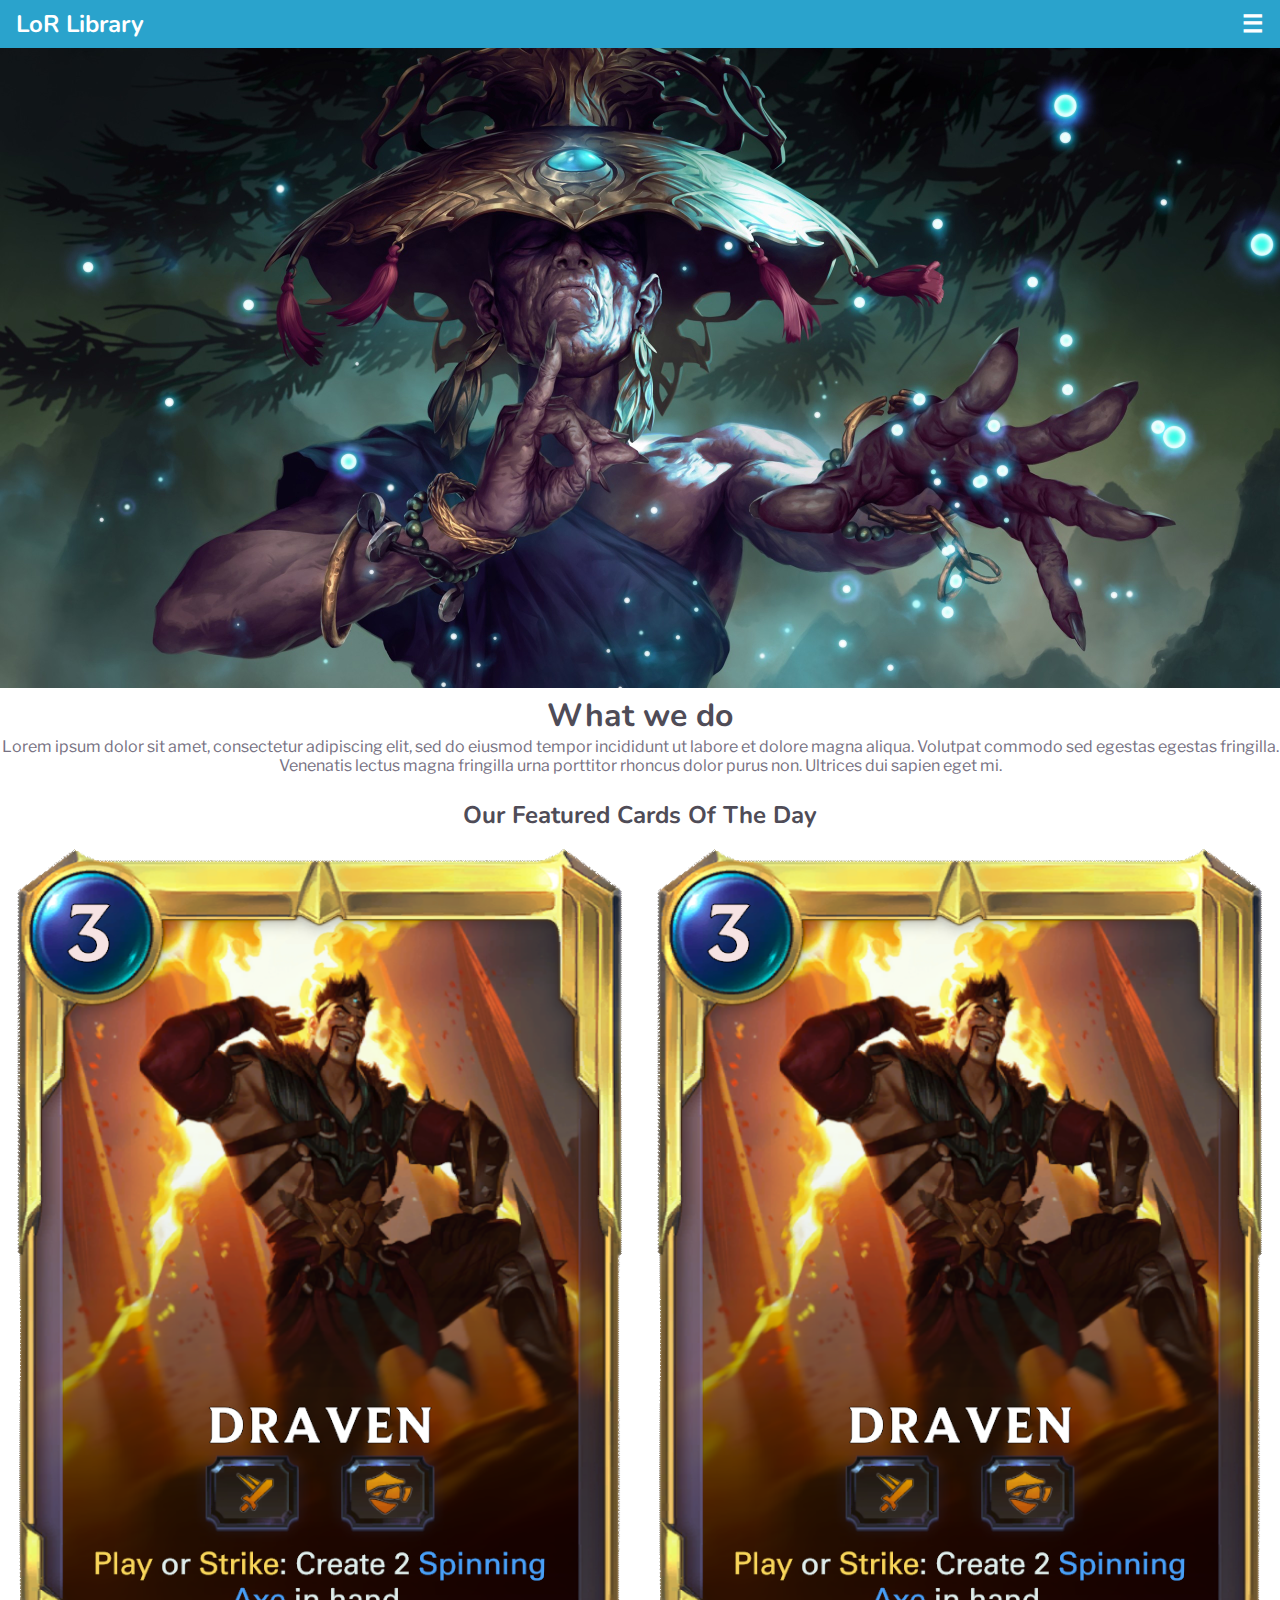
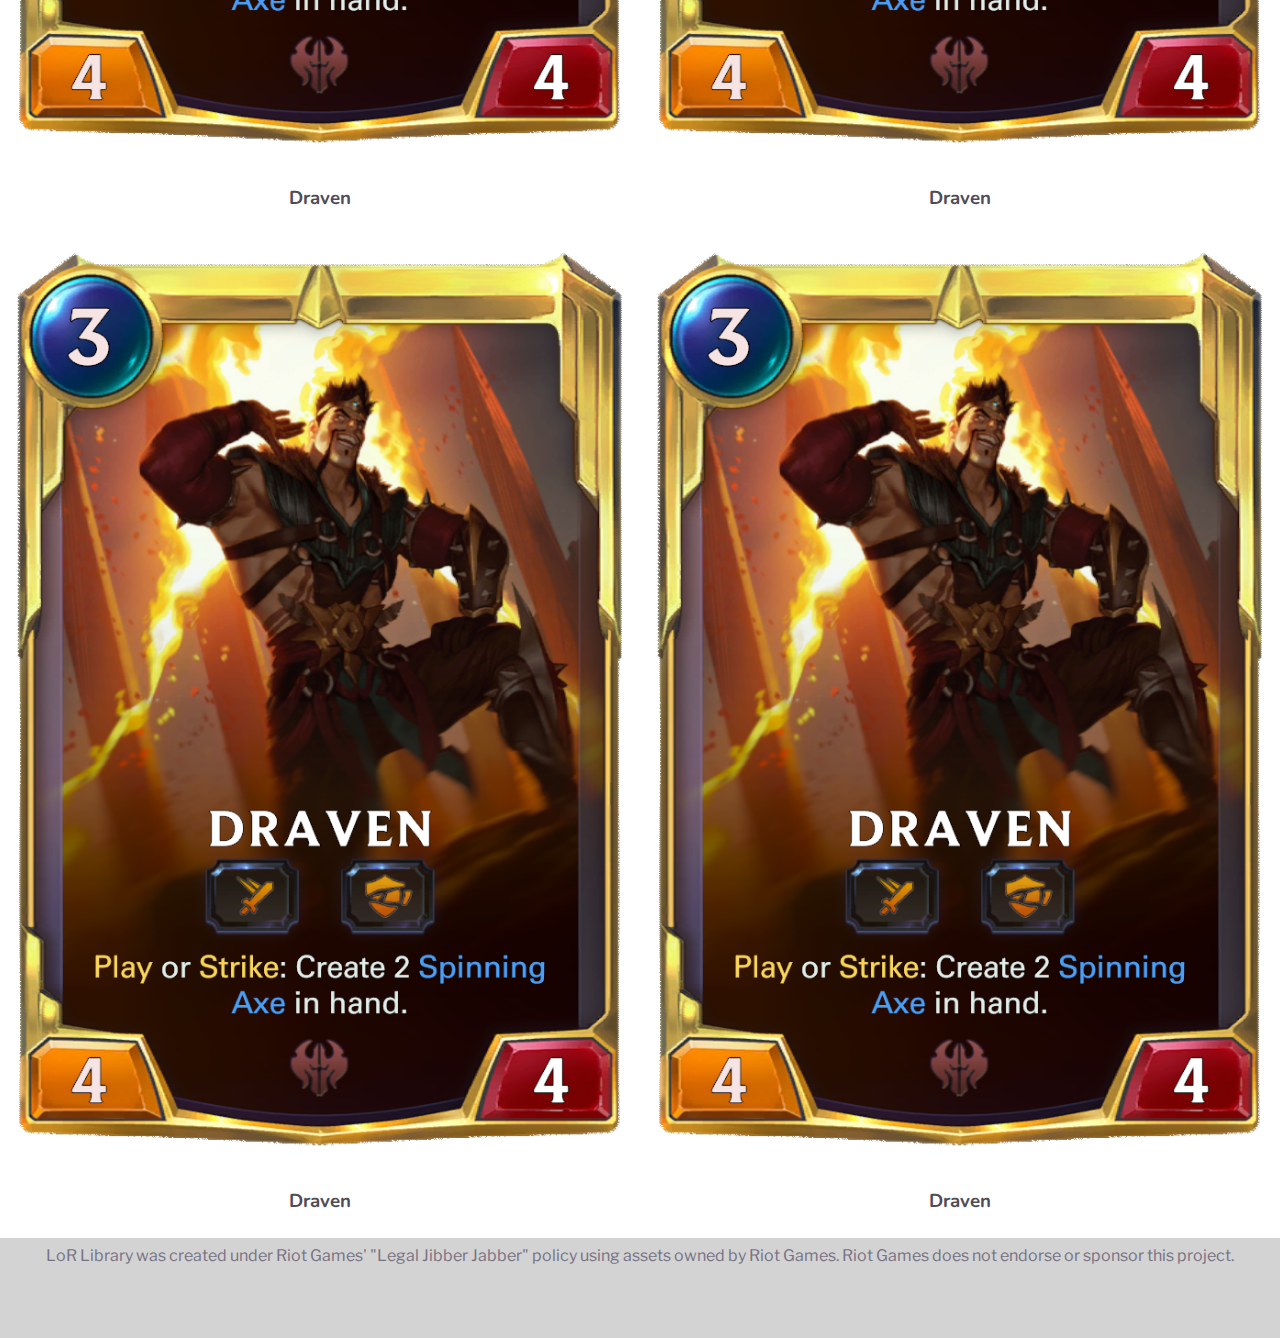
==== index.html @ d4bd936f "first draft for cards page. added json file for data (later)" ====
<!DOCTYPE html>
<html lang="en">
<head>
    <meta charset="UTF-8">
    <title>Title</title>
    <link href="https://fonts.googleapis.com/css2?family=Libre+Franklin:wght@300&family=Nunito:wght@300&display=swap" rel="stylesheet">
    <link rel="stylesheet" href="/assets/css/app.css"/>
    <link rel="stylesheet" href="/assets/css/index.css"/>
    <meta name="viewport" content="width=device-width, initial-scale=1.0">
</head>
<body>

<header id="app">
    <div><a href="index.html">LoR Library</a></div>
    <span id="menu">☰</span>
</header>

<nav id="nav">
    <ul>
        <li><a href="cards.html">Cards</a></li>
        <li><a href="">Regions</a></li>
        <li><a href="">Keywords</a></li>
    </ul>
</nav>

<section>
    <img src="assets/ressources/LoR1.jpg" alt="Banner">
</section>

<main>
    <h1>
        What we do
    </h1>
    <p>
        Lorem ipsum dolor sit amet, consectetur adipiscing elit,
        sed do eiusmod tempor incididunt ut labore et dolore magna aliqua.
        Volutpat commodo sed egestas egestas fringilla.
        Venenatis lectus magna fringilla urna porttitor rhoncus dolor purus non.
        Ultrices dui sapien eget mi.
    </p>
</main>

<h2>
    Our Featured Cards Of The Day
</h2>

<section id="featured">
    <article class="card">
        <a href="thatCard.html"><img src="assets/ressources/Draven.png" alt="Feature"></a>
        <h3>
            Draven
        </h3>
    </article>
    <article class="card">
        <a href="thatCard.html"><img src="assets/ressources/Draven.png" alt="Feature"></a>
        <h3>
            Draven
        </h3>
    </article>
    <article class="card">
        <a href="thatCard.html"><img src="assets/ressources/Draven.png" alt="Feature"></a>
        <h3>
            Draven
        </h3>
    </article>
    <article class="card">
        <a href="thatCard.html"><img src="assets/ressources/Draven.png" alt="Feature"></a>
        <h3>
            Draven
        </h3>
    </article>
</section>

<footer>
    <p>
        LoR Library was created under Riot Games' "Legal Jibber Jabber" policy using assets owned by Riot Games.  Riot Games does not endorse or sponsor this project.
    </p>
</footer>

<script src="/assets/js/app.js"></script>

</body>
</html>
---- assets/css/app.css ----
* {
    margin: 0;
    padding: 0;
    box-sizing: border-box;
    --blue1: #2AA3CC;
    --blue2: #2388A9;
    --gray1: #4F4C57;
    --gray2: #777283;
}

header {
    position: sticky;
    top: 0;
    left: 0;
    display: flex;
    flex-direction: row;
    justify-content: space-between;
    background-color: var(--blue1);
    padding: 0.5rem 1rem 0.5rem 1rem;
    height: 3rem;
}

h1, h2, h3, h4, h5, h6{
    color: var(--gray1);
    text-align: center;
}

p {
    font-family: 'Libre Franklin', sans-serif;
    color: var(--gray2);
    text-align: center;
}

header a, span {
    font-size: 1.5rem;
    font-weight: bold;
    color: white;
    text-decoration: none;
}

main {
    margin-bottom: 1.5rem;
}

/* Nav Stuff */

nav {
    position: sticky;
    top: 3rem;
    left: 0;
    display: none;
    background-color: var(--blue2);
    text-align: center;
}

nav.visible {
    display: block;
}

nav ul {
    list-style: none;
    padding: 0.25rem 0 0.25rem 0;
}

nav ul li {
    padding: 0.25rem 0 0.25rem 0;
}

nav ul li a {
    text-decoration: none;
    color: white;
    font-size: 1.5rem;
}

nav ul li a:hover {
    color: lightgray;
}

img {
    width: 100%;
    height: auto;
}

body {
    font-family: 'Nunito', sans-serif;
    width: 100vw;
    height: 100vh;
    overflow-x: hidden;
    overflow-y: auto;
}

footer {
    padding: 0.5rem 0.5rem 0 0.5rem;
    background: lightgray;
    height: 100px;
}

footer p {
    color: var(--gray2);
}
---- assets/css/index.css ----
.card {
    width: 50vw;
    padding: 0.5rem;
    margin-bottom: 1rem;
}

#featured {
    display: flex;
    flex: 1 1;
    flex-wrap: wrap;
}
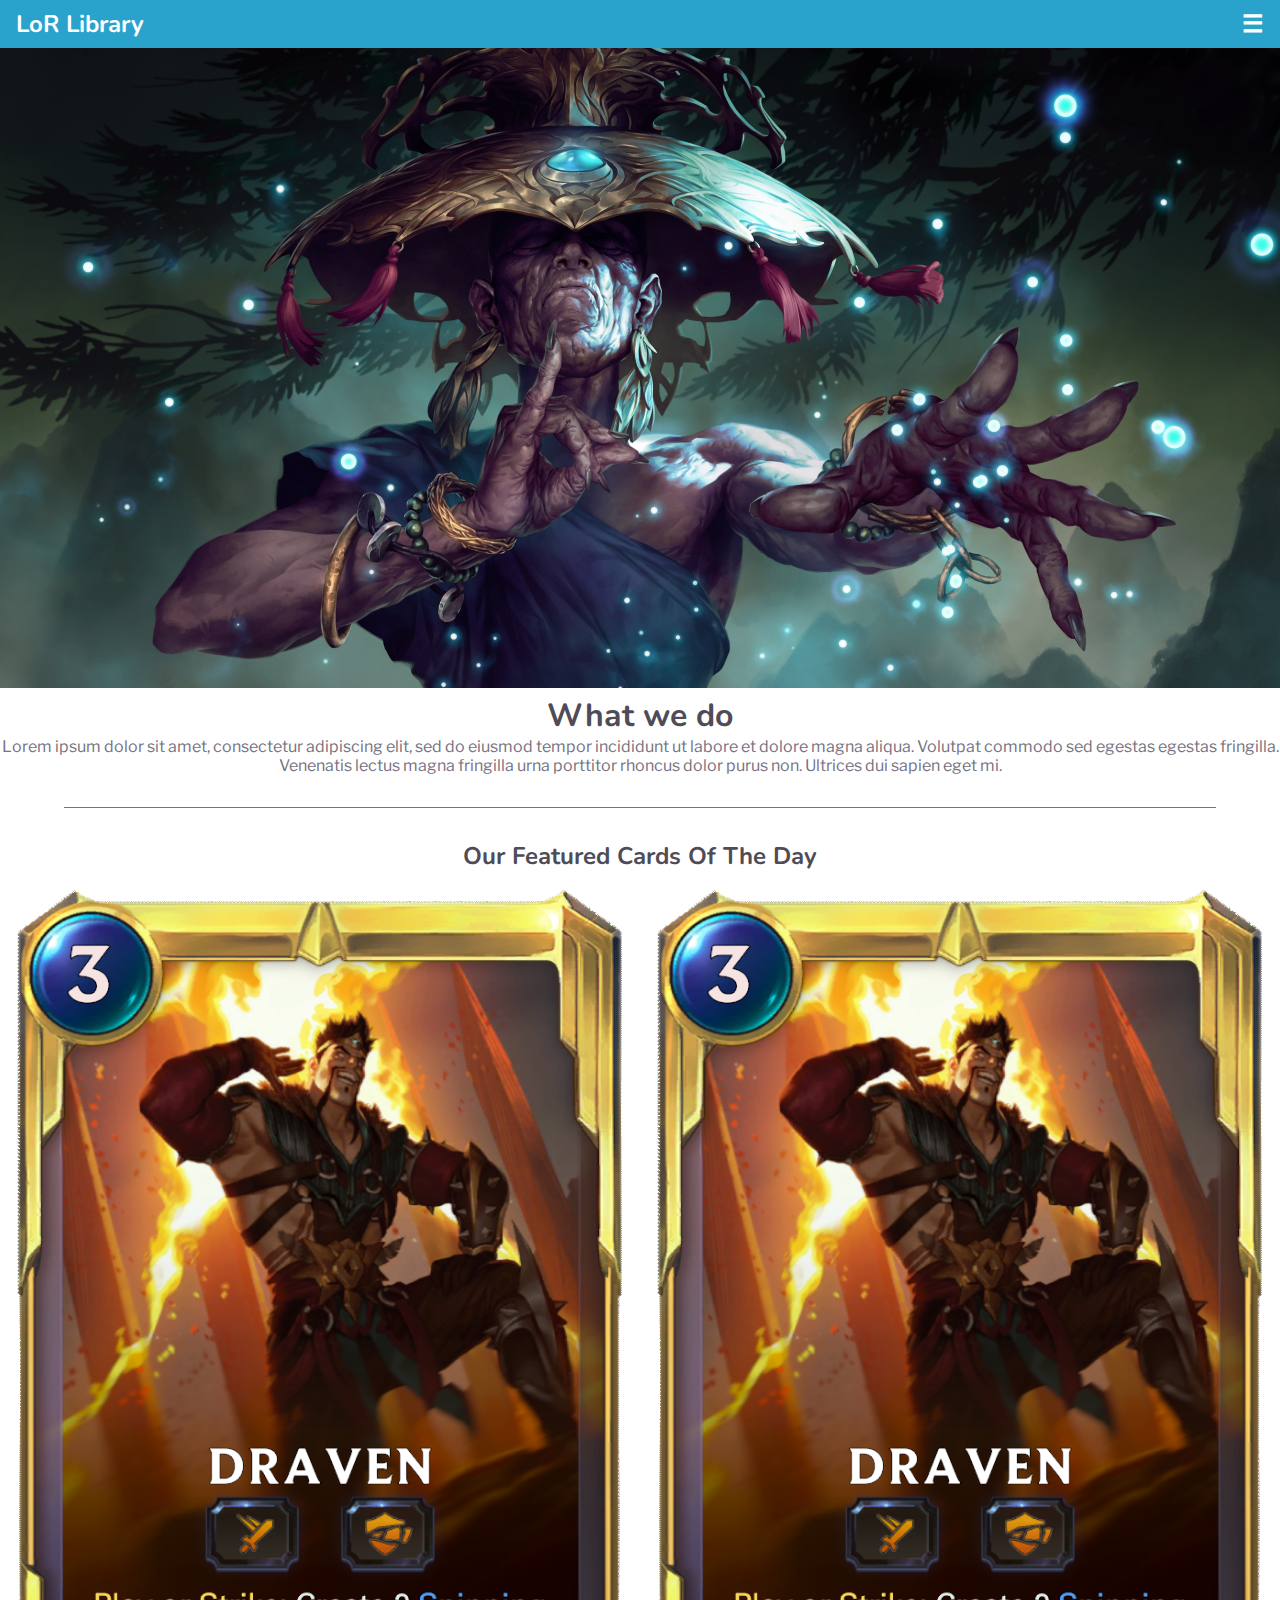
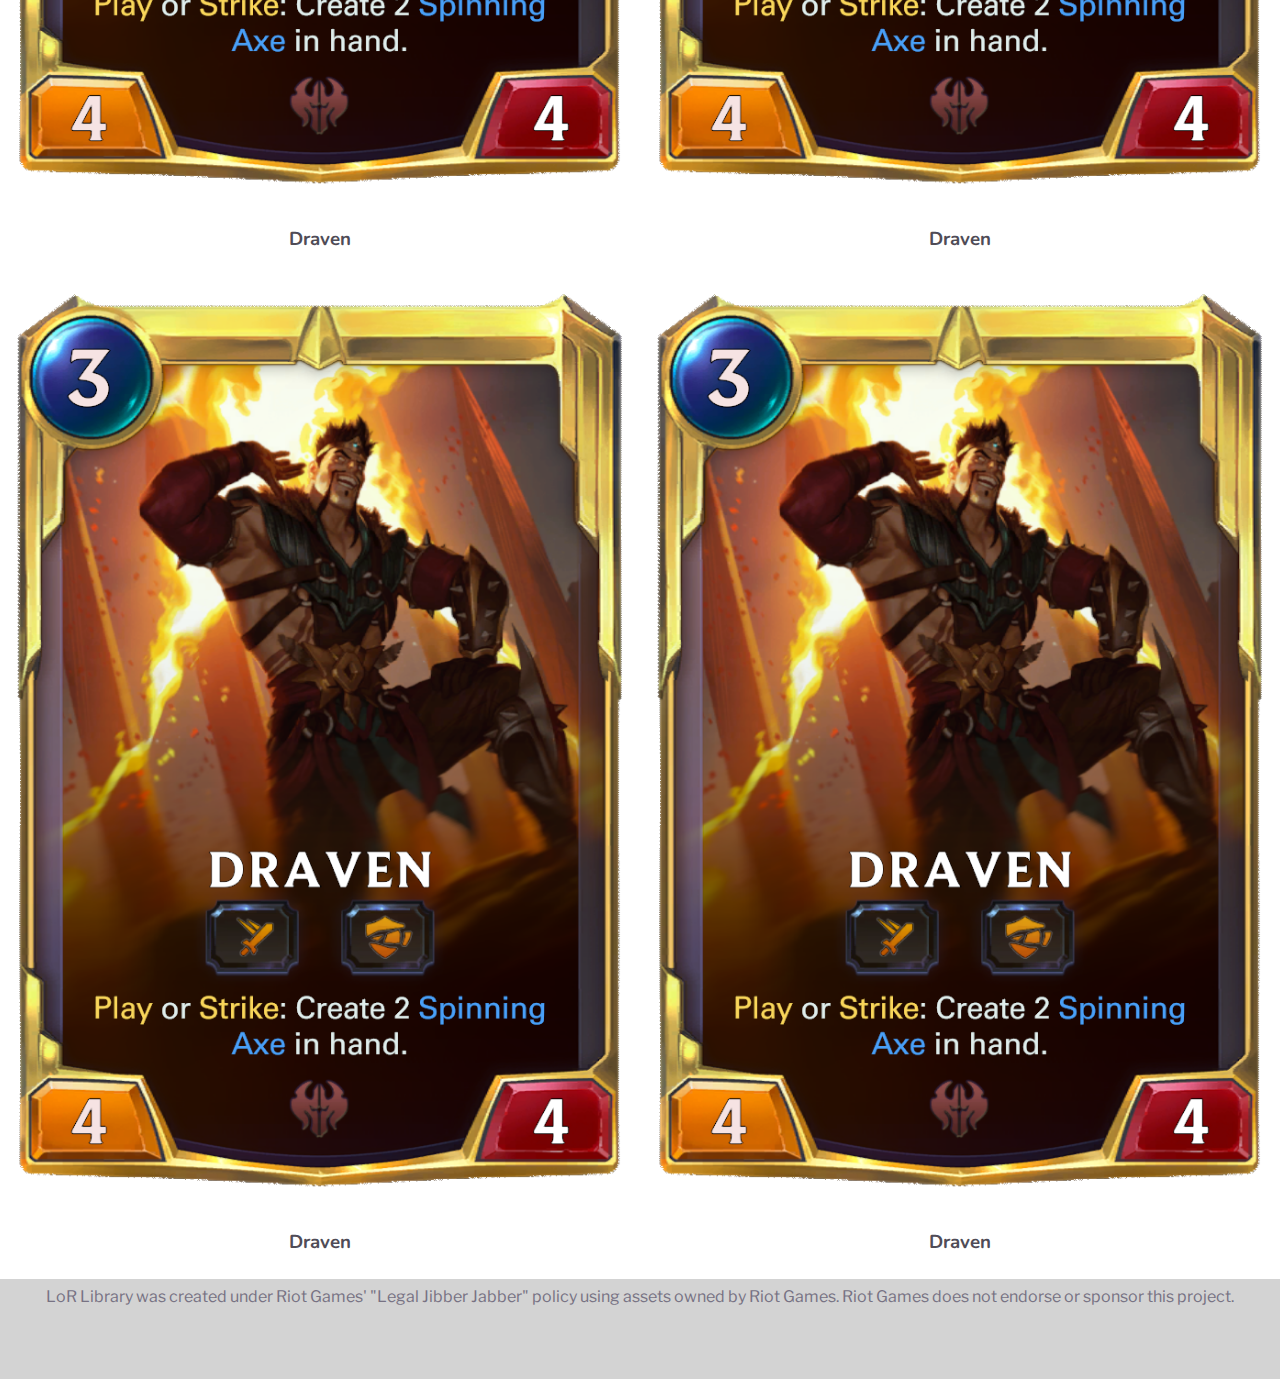
==== commit 3ccfa441: "first draft of regions page. added some ressources and made some minor changes to other pages" ====
--- a/index.html
+++ b/index.html
@@ -18,8 +18,8 @@
 <nav id="nav">
     <ul>
         <li><a href="cards.html">Cards</a></li>
-        <li><a href="">Regions</a></li>
-        <li><a href="">Keywords</a></li>
+        <li><a href="regions.html">Regions</a></li>
+        <li><a href="keywords.html">Keywords</a></li>
     </ul>
 </nav>
 
@@ -40,31 +40,33 @@
     </p>
 </main>
 
+<div class="line"></div>
+
 <h2>
     Our Featured Cards Of The Day
 </h2>
 
 <section id="featured">
     <article class="card">
-        <a href="thatCard.html"><img src="assets/ressources/Draven.png" alt="Feature"></a>
+        <a href="card.html"><img src="assets/ressources/Draven.png" alt="Feature"></a>
         <h3>
             Draven
         </h3>
     </article>
     <article class="card">
-        <a href="thatCard.html"><img src="assets/ressources/Draven.png" alt="Feature"></a>
+        <a href="card.html"><img src="assets/ressources/Draven.png" alt="Feature"></a>
         <h3>
             Draven
         </h3>
     </article>
     <article class="card">
-        <a href="thatCard.html"><img src="assets/ressources/Draven.png" alt="Feature"></a>
+        <a href="card.html"><img src="assets/ressources/Draven.png" alt="Feature"></a>
         <h3>
             Draven
         </h3>
     </article>
     <article class="card">
-        <a href="thatCard.html"><img src="assets/ressources/Draven.png" alt="Feature"></a>
+        <a href="card.html"><img src="assets/ressources/Draven.png" alt="Feature"></a>
         <h3>
             Draven
         </h3>
--- a/assets/css/app.css
+++ b/assets/css/app.css
@@ -18,6 +18,13 @@
     background-color: var(--blue1);
     padding: 0.5rem 1rem 0.5rem 1rem;
     height: 3rem;
+}
+
+.line {
+    height: 0;
+    width: 90vw;
+    border-bottom: #777283 solid 0.1rem;
+    margin: 2rem auto 2rem auto;
 }
 
 h1, h2, h3, h4, h5, h6{
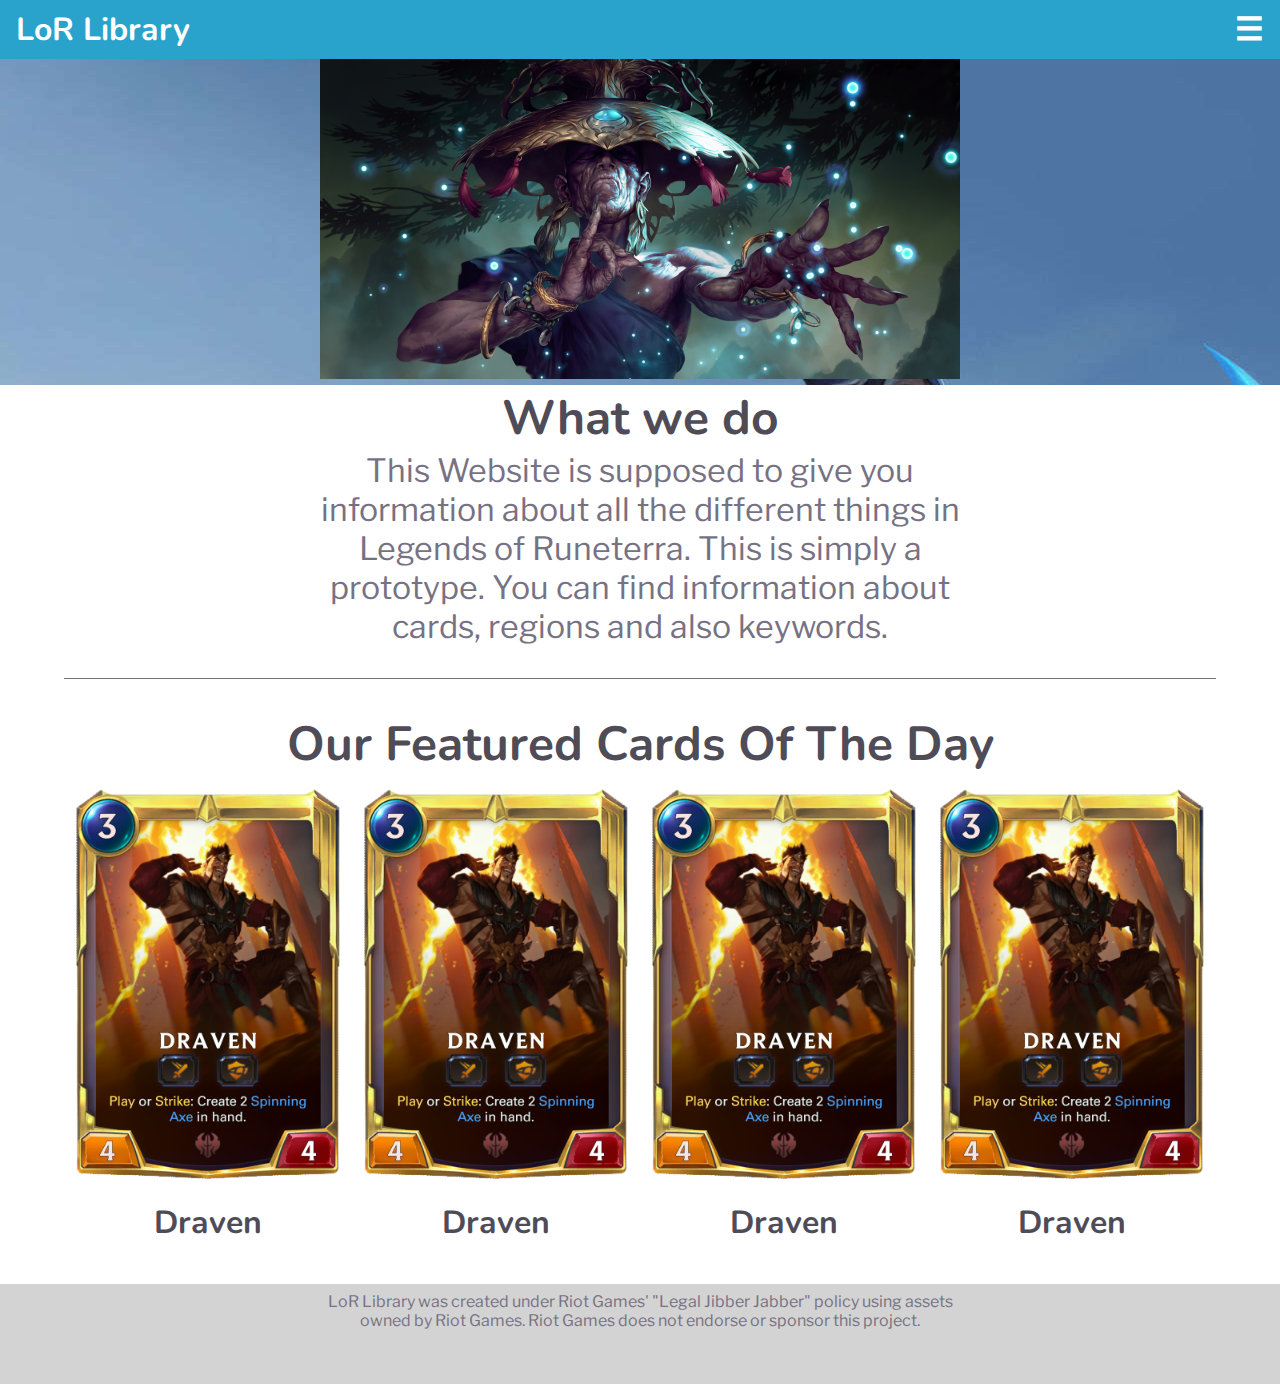
==== commit 7ff6b373: "first draft for index and cards responsive design. and some other minor changes" ====
--- a/index.html
+++ b/index.html
@@ -23,8 +23,8 @@
     </ul>
 </nav>
 
-<section>
-    <img src="assets/ressources/LoR1.jpg" alt="Banner">
+<section id="bannerSection">
+    <img src="assets/ressources/LoR1.jpg" alt="Banner" id="banner">
 </section>
 
 <main>
@@ -32,11 +32,9 @@
         What we do
     </h1>
     <p>
-        Lorem ipsum dolor sit amet, consectetur adipiscing elit,
-        sed do eiusmod tempor incididunt ut labore et dolore magna aliqua.
-        Volutpat commodo sed egestas egestas fringilla.
-        Venenatis lectus magna fringilla urna porttitor rhoncus dolor purus non.
-        Ultrices dui sapien eget mi.
+        This Website is supposed to give you information about all the different things in Legends of Runeterra.
+        This is simply a prototype.
+        You can find information about cards, regions and also keywords.
     </p>
 </main>
 
--- a/assets/css/app.css
+++ b/assets/css/app.css
@@ -17,7 +17,6 @@
     justify-content: space-between;
     background-color: var(--blue1);
     padding: 0.5rem 1rem 0.5rem 1rem;
-    height: 3rem;
 }
 
 .line {
@@ -47,6 +46,7 @@
 
 main {
     margin-bottom: 1.5rem;
+    padding: 0 1em 0 1em;
 }
 
 /* Nav Stuff */
@@ -94,9 +94,11 @@
     height: 100vh;
     overflow-x: hidden;
     overflow-y: auto;
+    text-align: center;
 }
 
 footer {
+    margin-top: 1rem;
     padding: 0.5rem 0.5rem 0 0.5rem;
     background: lightgray;
     height: 100px;
@@ -104,4 +106,40 @@
 
 footer p {
     color: var(--gray2);
+}
+
+@media screen and (min-width: 768px){
+    #banner {
+        max-width: 75vw;
+    }
+    #bannerSection {
+        background-image: url("../ressources/Runeterra.jpg");
+        text-align: center;
+    }
+    header a, span {
+        font-size: 2em;
+    }
+
+    main h1, p {
+        width: 75vw;
+        margin: 0 auto 0 auto;
+    }
+
+    main h1 {
+        font-size: 3em;
+    }
+
+    main p {
+        font-size: 2em;
+    }
+}
+
+@media screen and (min-width: 1200px){
+    #banner {
+        max-width: 50vw;
+    }
+
+    main h1, p {
+        width: 50vw;
+    }
 }--- a/assets/css/index.css
+++ b/assets/css/index.css
@@ -1,5 +1,5 @@
 .card {
-    width: 50vw;
+    width: calc(90vw/2);
     padding: 0.5rem;
     margin-bottom: 1rem;
 }
@@ -8,4 +8,18 @@
     display: flex;
     flex: 1 1;
     flex-wrap: wrap;
+    width: 90vw;
+    margin: 0 auto 0 auto;
+}
+
+@media screen and (min-width: 768px){
+    .card {
+        width: calc(90vw/4);
+    }
+    h2 {
+        font-size: 3em;
+    }
+    .card h3 {
+        font-size: 2em;
+    }
 }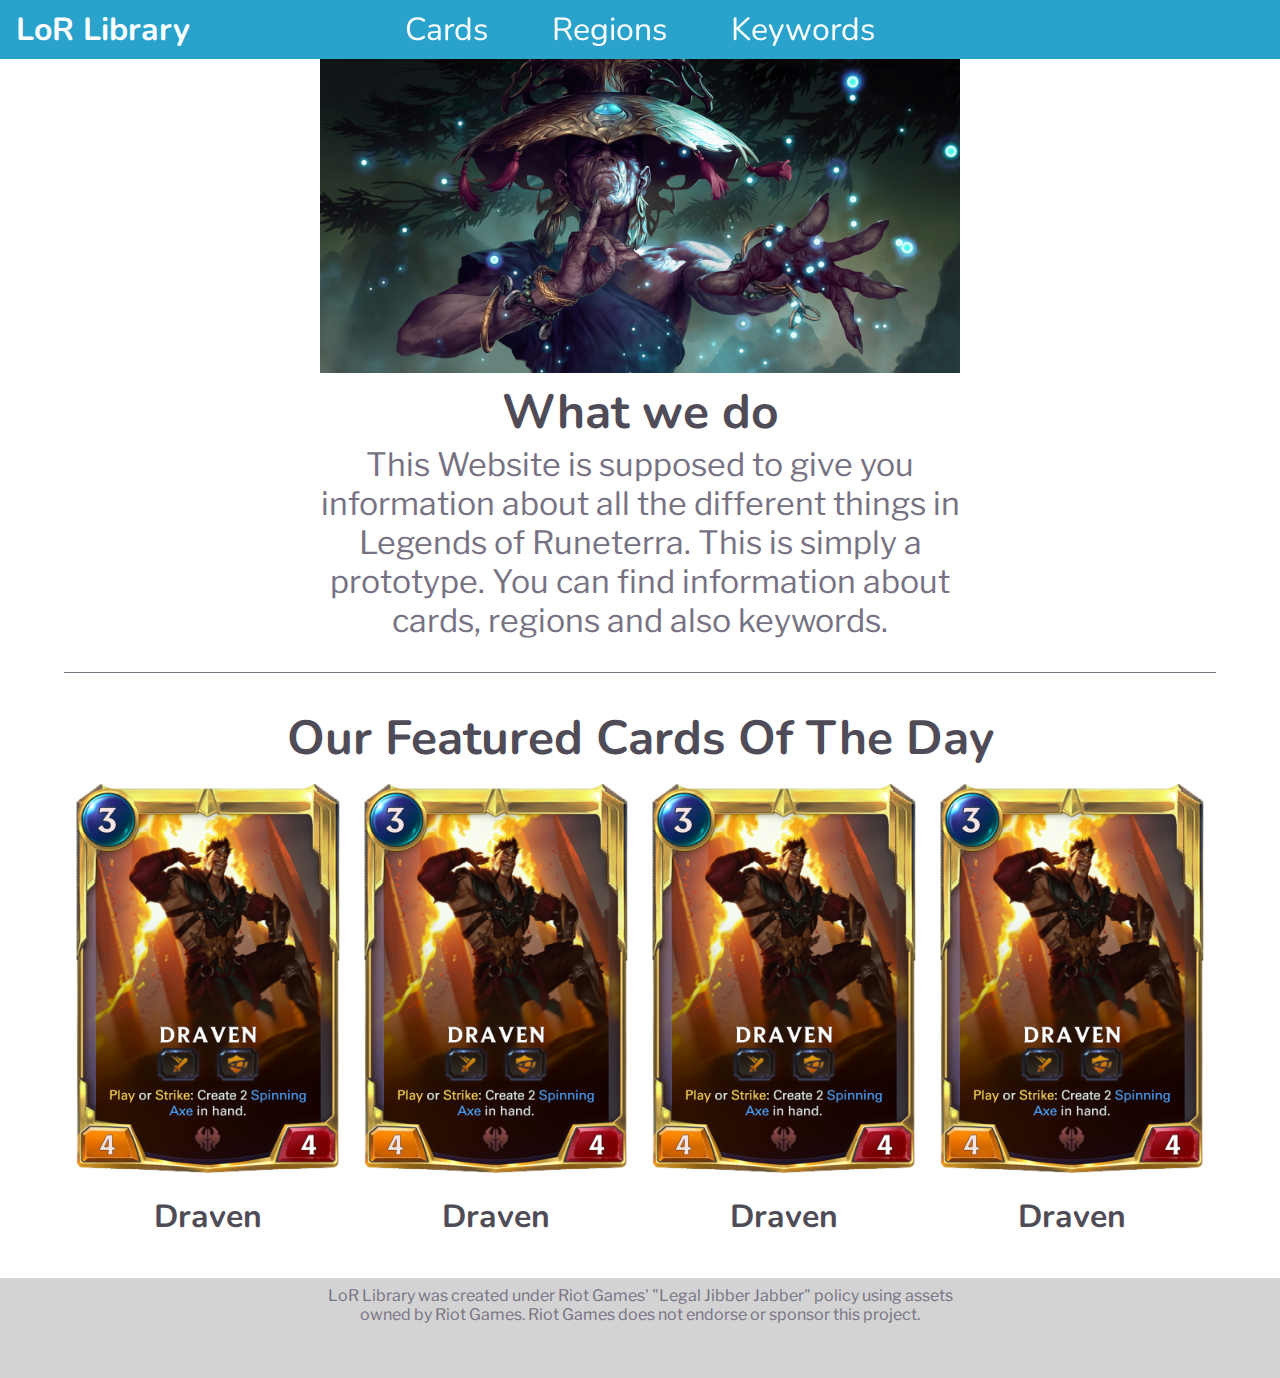
==== commit d48be250: "keywords responsive first draft. First example using pokeapi in footer. other minor changes" ====
--- a/index.html
+++ b/index.html
@@ -3,7 +3,8 @@
 <head>
     <meta charset="UTF-8">
     <title>Title</title>
-    <link href="https://fonts.googleapis.com/css2?family=Libre+Franklin:wght@300&family=Nunito:wght@300&display=swap" rel="stylesheet">
+    <link href="https://fonts.googleapis.com/css2?family=Libre+Franklin:wght@300&family=Nunito:wght@300&display=swap"
+          rel="stylesheet">
     <link rel="stylesheet" href="/assets/css/app.css"/>
     <link rel="stylesheet" href="/assets/css/index.css"/>
     <meta name="viewport" content="width=device-width, initial-scale=1.0">
@@ -23,9 +24,7 @@
     </ul>
 </nav>
 
-<section id="bannerSection">
-    <img src="assets/ressources/LoR1.jpg" alt="Banner" id="banner">
-</section>
+<img src="assets/ressources/LoR1.jpg" alt="Banner" id="banner">
 
 <main>
     <h1>
@@ -40,40 +39,42 @@
 
 <div class="line"></div>
 
-<h2>
-    Our Featured Cards Of The Day
-</h2>
-
-<section id="featured">
-    <article class="card">
-        <a href="card.html"><img src="assets/ressources/Draven.png" alt="Feature"></a>
-        <h3>
-            Draven
-        </h3>
-    </article>
-    <article class="card">
-        <a href="card.html"><img src="assets/ressources/Draven.png" alt="Feature"></a>
-        <h3>
-            Draven
-        </h3>
-    </article>
-    <article class="card">
-        <a href="card.html"><img src="assets/ressources/Draven.png" alt="Feature"></a>
-        <h3>
-            Draven
-        </h3>
-    </article>
-    <article class="card">
-        <a href="card.html"><img src="assets/ressources/Draven.png" alt="Feature"></a>
-        <h3>
-            Draven
-        </h3>
-    </article>
+<section id="featuredCards">
+    <h2>
+        Our Featured Cards Of The Day
+    </h2>
+    <div id="cards">
+        <article class="card">
+            <a href="card.html"><img src="assets/ressources/Draven.png" alt="Feature"></a>
+            <h3>
+                Draven
+            </h3>
+        </article>
+        <article class="card">
+            <a href="card.html"><img src="assets/ressources/Draven.png" alt="Feature"></a>
+            <h3>
+                Draven
+            </h3>
+        </article>
+        <article class="card">
+            <a href="card.html"><img src="assets/ressources/Draven.png" alt="Feature"></a>
+            <h3>
+                Draven
+            </h3>
+        </article>
+        <article class="card">
+            <a href="card.html"><img src="assets/ressources/Draven.png" alt="Feature"></a>
+            <h3>
+                Draven
+            </h3>
+        </article>
+    </div>
 </section>
 
 <footer>
     <p>
-        LoR Library was created under Riot Games' "Legal Jibber Jabber" policy using assets owned by Riot Games.  Riot Games does not endorse or sponsor this project.
+        LoR Library was created under Riot Games' "Legal Jibber Jabber" policy using assets owned by Riot Games. Riot
+        Games does not endorse or sponsor this project.
     </p>
 </footer>
 
--- a/assets/css/app.css
+++ b/assets/css/app.css
@@ -9,7 +9,8 @@
 }
 
 header {
-    position: sticky;
+    position: fixed;
+    width: 100%;
     top: 0;
     left: 0;
     display: flex;
@@ -26,7 +27,7 @@
     margin: 2rem auto 2rem auto;
 }
 
-h1, h2, h3, h4, h5, h6{
+h1, h2, h3, h4, h5, h6 {
     color: var(--gray1);
     text-align: center;
 }
@@ -102,20 +103,24 @@
     padding: 0.5rem 0.5rem 0 0.5rem;
     background: lightgray;
     height: 100px;
+    display: flex;
+    flex-direction: row;
 }
 
 footer p {
     color: var(--gray2);
 }
 
-@media screen and (min-width: 768px){
+@media screen and (min-width: 768px) {
     #banner {
         max-width: 75vw;
     }
+
     #bannerSection {
         background-image: url("../ressources/Runeterra.jpg");
         text-align: center;
     }
+
     header a, span {
         font-size: 2em;
     }
@@ -134,7 +139,7 @@
     }
 }
 
-@media screen and (min-width: 1200px){
+@media screen and (min-width: 1200px) {
     #banner {
         max-width: 50vw;
     }
@@ -142,4 +147,27 @@
     main h1, p {
         width: 50vw;
     }
+
+    nav {
+        display: flex;
+        position: fixed;
+        top: 0;
+        background-color: transparent;
+        width: 50vw;
+        justify-content: space-evenly;
+        margin: 0 25vw 0 25vw;
+    }
+
+    nav ul li {
+        float: left;
+    }
+
+    nav ul li a {
+        font-size: 2em;
+        padding: 0 1em 0 1em;
+    }
+
+    header span {
+        display: none;
+    }
 }--- a/assets/css/index.css
+++ b/assets/css/index.css
@@ -1,10 +1,10 @@
 .card {
-    width: calc(90vw/2);
+    width: calc(90vw / 2);
     padding: 0.5rem;
     margin-bottom: 1rem;
 }
 
-#featured {
+#cards {
     display: flex;
     flex: 1 1;
     flex-wrap: wrap;
@@ -12,13 +12,15 @@
     margin: 0 auto 0 auto;
 }
 
-@media screen and (min-width: 768px){
+@media screen and (min-width: 768px) {
     .card {
-        width: calc(90vw/4);
+        width: calc(90vw / 4);
     }
+
     h2 {
         font-size: 3em;
     }
+
     .card h3 {
         font-size: 2em;
     }
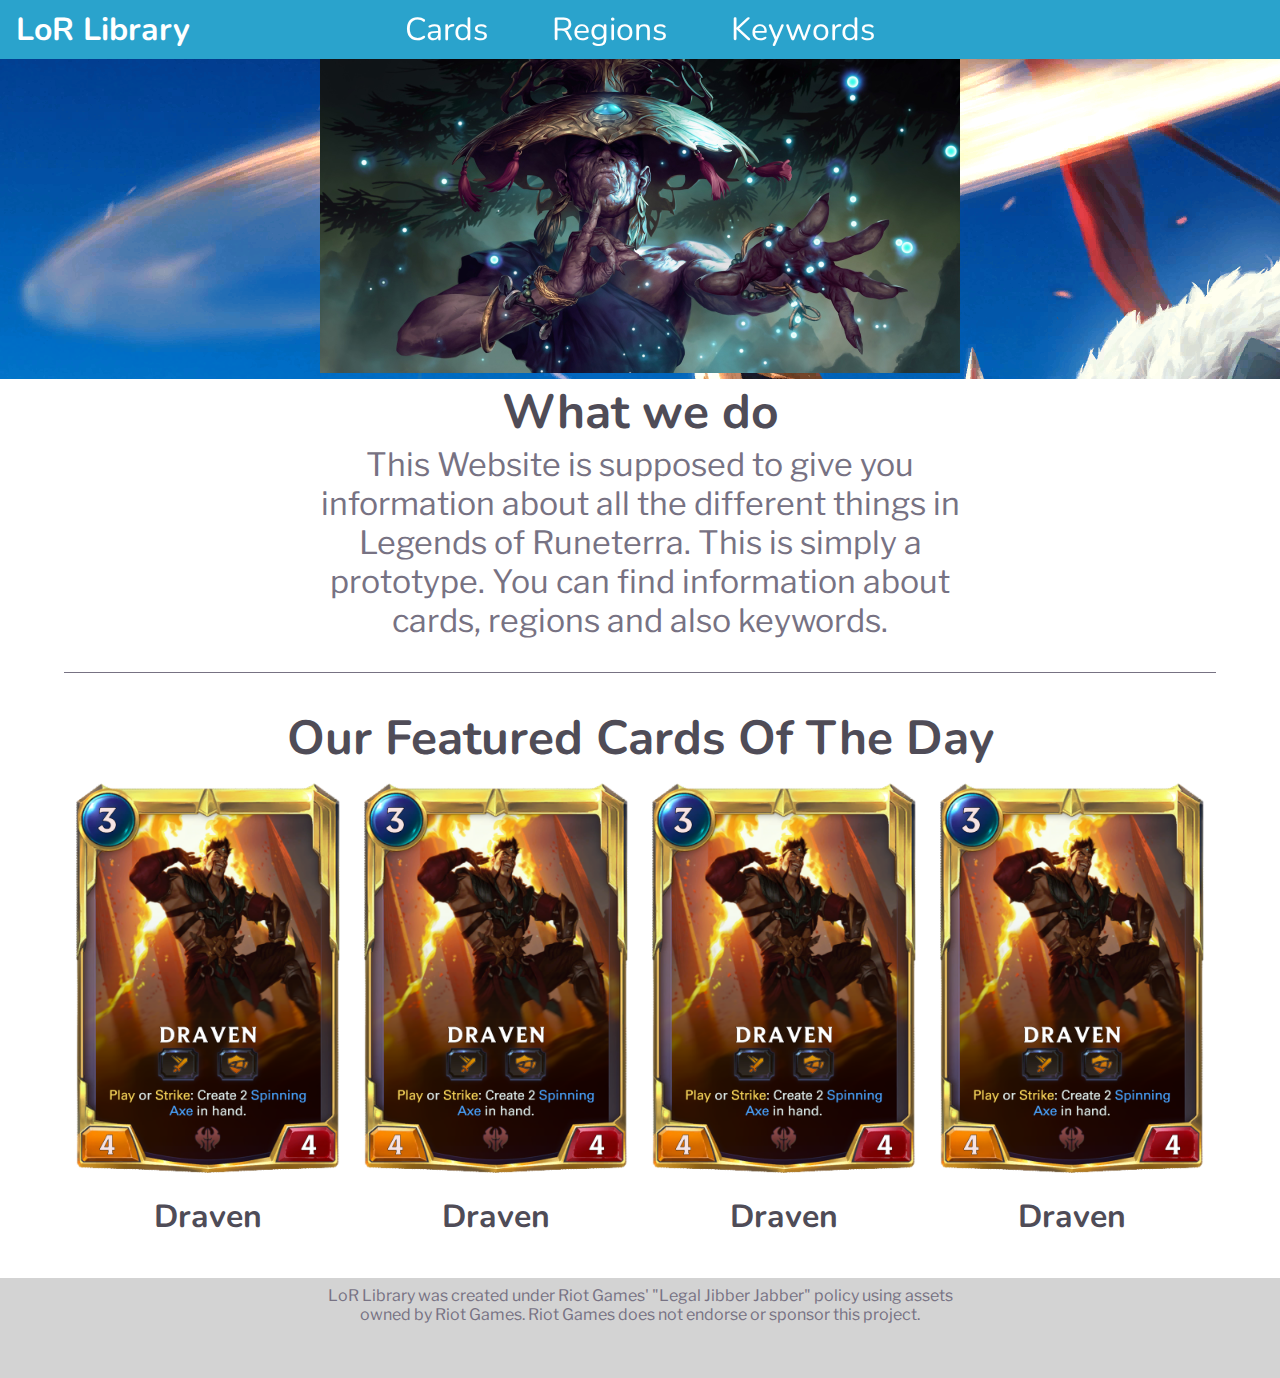
==== commit fbdcde87: "added responsive design for Card page. added background for banner but background-image still not wo" ====
--- a/index.html
+++ b/index.html
@@ -2,7 +2,7 @@
 <html lang="en">
 <head>
     <meta charset="UTF-8">
-    <title>Title</title>
+    <title>LoR Library</title>
     <link href="https://fonts.googleapis.com/css2?family=Libre+Franklin:wght@300&family=Nunito:wght@300&display=swap"
           rel="stylesheet">
     <link rel="stylesheet" href="/assets/css/app.css"/>
@@ -24,7 +24,9 @@
     </ul>
 </nav>
 
-<img src="assets/ressources/LoR1.jpg" alt="Banner" id="banner">
+<div id="bannerContainer">
+    <img src="assets/ressources/LoR1.jpg" alt="Banner" id="banner">
+</div>
 
 <main>
     <h1>
--- a/assets/css/app.css
+++ b/assets/css/app.css
@@ -111,14 +111,18 @@
     color: var(--gray2);
 }
 
+#bannerContainer{
+    width: 100vw;
+    background-color: gray;
+    background-image: url("../ressources/Draven-Splashart.png"); /*There should be a blurred version of the image to serve as background but I can't use local files for some reason*/
+    padding: 0;
+    /*height: 395px;*/
+    height: border-box;
+}
+
 @media screen and (min-width: 768px) {
     #banner {
         max-width: 75vw;
-    }
-
-    #bannerSection {
-        background-image: url("../ressources/Runeterra.jpg");
-        text-align: center;
     }
 
     header a, span {
@@ -130,11 +134,15 @@
         margin: 0 auto 0 auto;
     }
 
-    main h1 {
+    h1 {
         font-size: 3em;
     }
 
     main p {
+        font-size: 2em;
+    }
+
+    h3 {
         font-size: 2em;
     }
 }
--- a/assets/css/index.css
+++ b/assets/css/index.css
@@ -20,8 +20,4 @@
     h2 {
         font-size: 3em;
     }
-
-    .card h3 {
-        font-size: 2em;
-    }
 }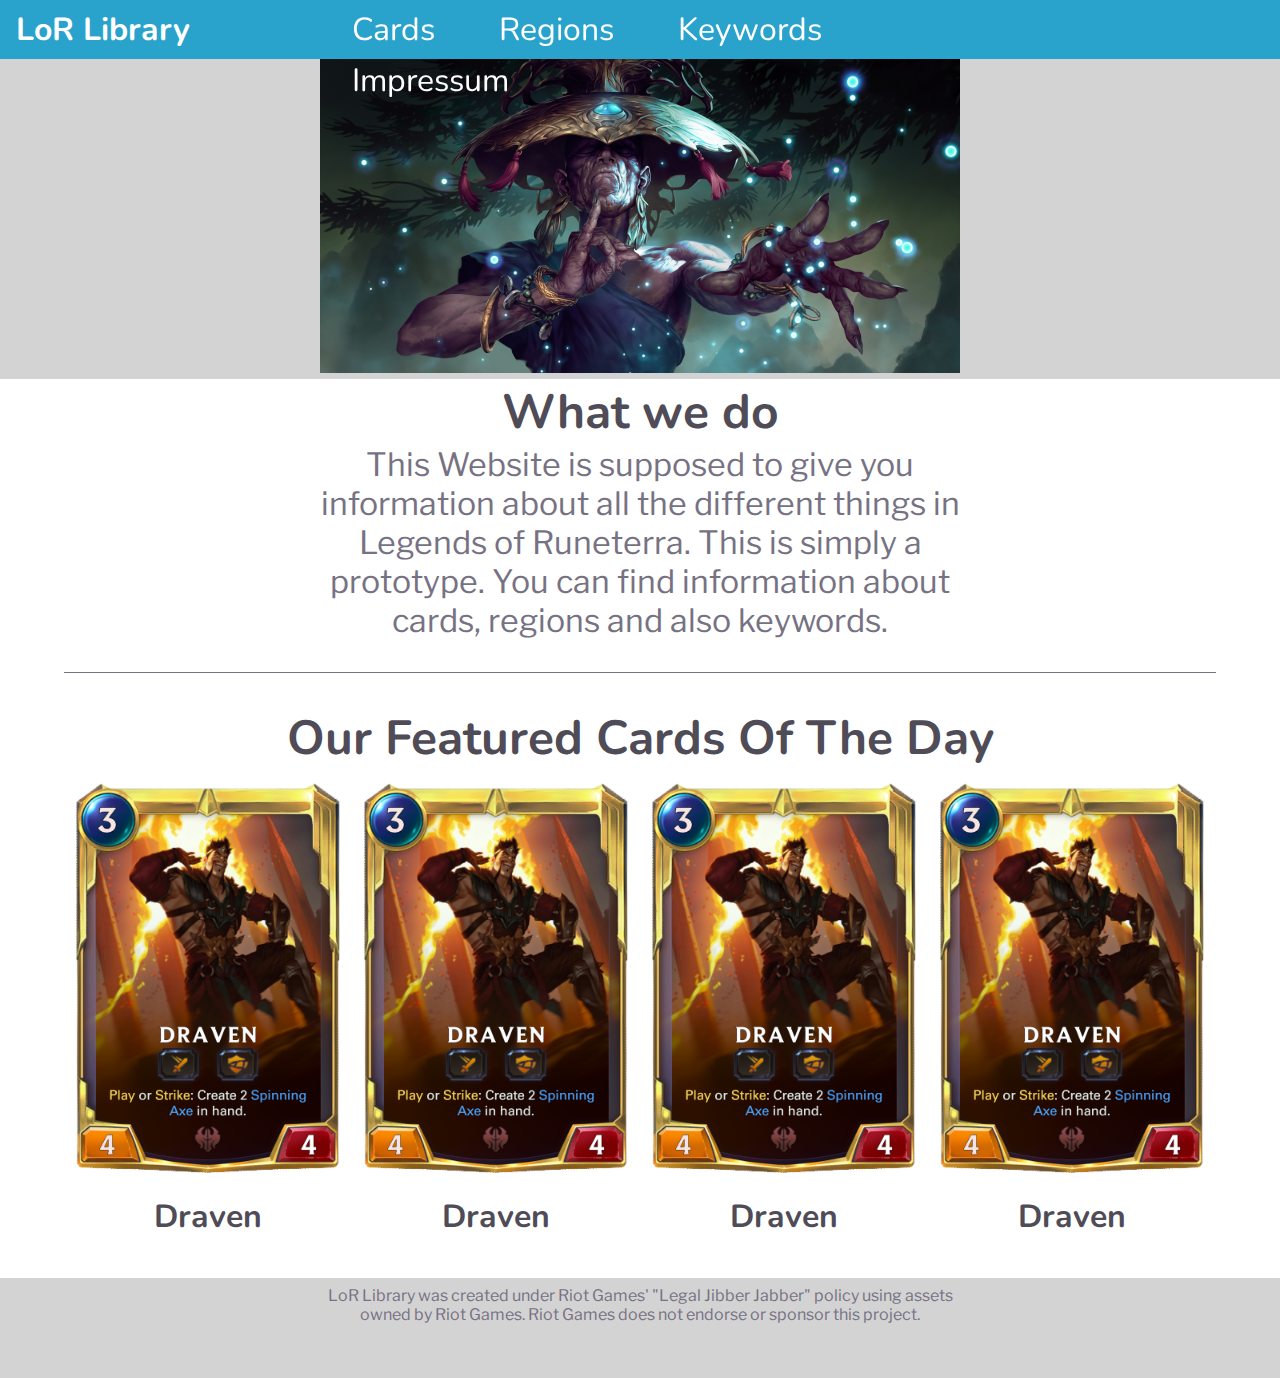
==== commit 2abe741a: "added impressum site." ====
--- a/index.html
+++ b/index.html
@@ -21,6 +21,7 @@
         <li><a href="cards.html">Cards</a></li>
         <li><a href="regions.html">Regions</a></li>
         <li><a href="keywords.html">Keywords</a></li>
+        <li><a href="impressum.html">Impressum</a></li>
     </ul>
 </nav>
 
--- a/assets/css/app.css
+++ b/assets/css/app.css
@@ -113,8 +113,8 @@
 
 #bannerContainer{
     width: 100vw;
-    background-color: gray;
-    background-image: url("../ressources/Draven-Splashart.png"); /*There should be a blurred version of the image to serve as background but I can't use local files for some reason*/
+    background-color: lightgray;
+    /*background-image: url("../ressources/Draven-Splashart.png"); !*There should be a blurred version of the image to serve as background but I can't use local files for some reason*!*/
     padding: 0;
     /*height: 395px;*/
     height: border-box;
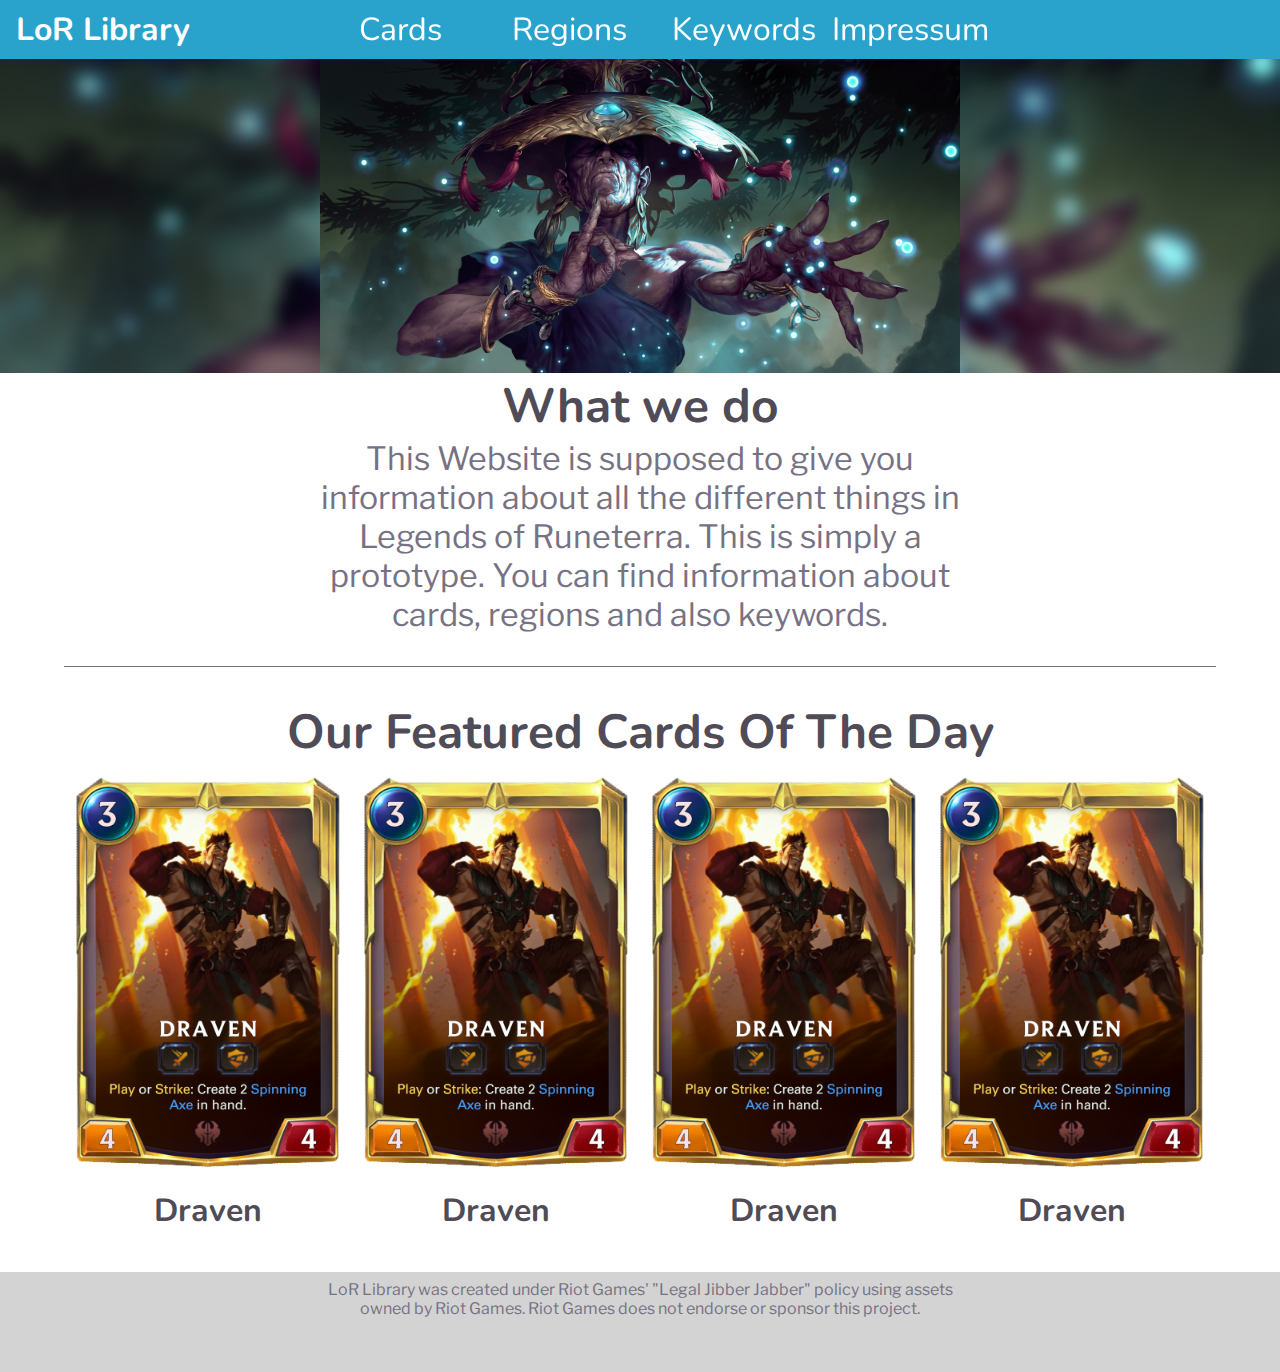
==== commit 246d10b0: "added some pictures. edited background images" ====
--- a/index.html
+++ b/index.html
@@ -26,7 +26,7 @@
 </nav>
 
 <div id="bannerContainer">
-    <img src="assets/ressources/LoR1.jpg" alt="Banner" id="banner">
+    <img src="assets/ressources/banners/GreengladeBanner.jpg" alt="Banner" id="banner">
 </div>
 
 <main>
--- a/assets/css/app.css
+++ b/assets/css/app.css
@@ -23,7 +23,7 @@
 .line {
     height: 0;
     width: 90vw;
-    border-bottom: #777283 solid 0.1rem;
+    border-bottom: var(--gray2) solid 0.1rem;
     margin: 2rem auto 2rem auto;
 }
 
@@ -81,7 +81,7 @@
 }
 
 nav ul li a:hover {
-    color: lightgray;
+    color: var(--gray2);
 }
 
 img {
@@ -114,11 +114,22 @@
 #bannerContainer{
     width: 100vw;
     background-color: lightgray;
-    /*background-image: url("../ressources/Draven-Splashart.png"); !*There should be a blurred version of the image to serve as background but I can't use local files for some reason*!*/
     padding: 0;
-    /*height: 395px;*/
     height: border-box;
+    line-height: 0;
+    background-position: center;
+    background-size: cover;
 }
+
+/*#nav {*/
+/*    transition-property: transform;*/
+/*    transition-duration: 2s;*/
+/*    transform: translateY(-20vh);*/
+/*}*/
+
+/*#nav.visible {*/
+/*    transform: translateY(0);*/
+/*}*/
 
 @media screen and (min-width: 768px) {
     #banner {
@@ -162,12 +173,13 @@
         top: 0;
         background-color: transparent;
         width: 50vw;
-        justify-content: space-evenly;
+        justify-content: space-around;
         margin: 0 25vw 0 25vw;
     }
 
     nav ul li {
         float: left;
+        width: calc(50vw/4)
     }
 
     nav ul li a {
--- a/assets/css/index.css
+++ b/assets/css/index.css
@@ -12,6 +12,10 @@
     margin: 0 auto 0 auto;
 }
 
+#bannerContainer {
+    background-image: url("../ressources/banners/GreengladeBlur.png");
+}
+
 @media screen and (min-width: 768px) {
     .card {
         width: calc(90vw / 4);
